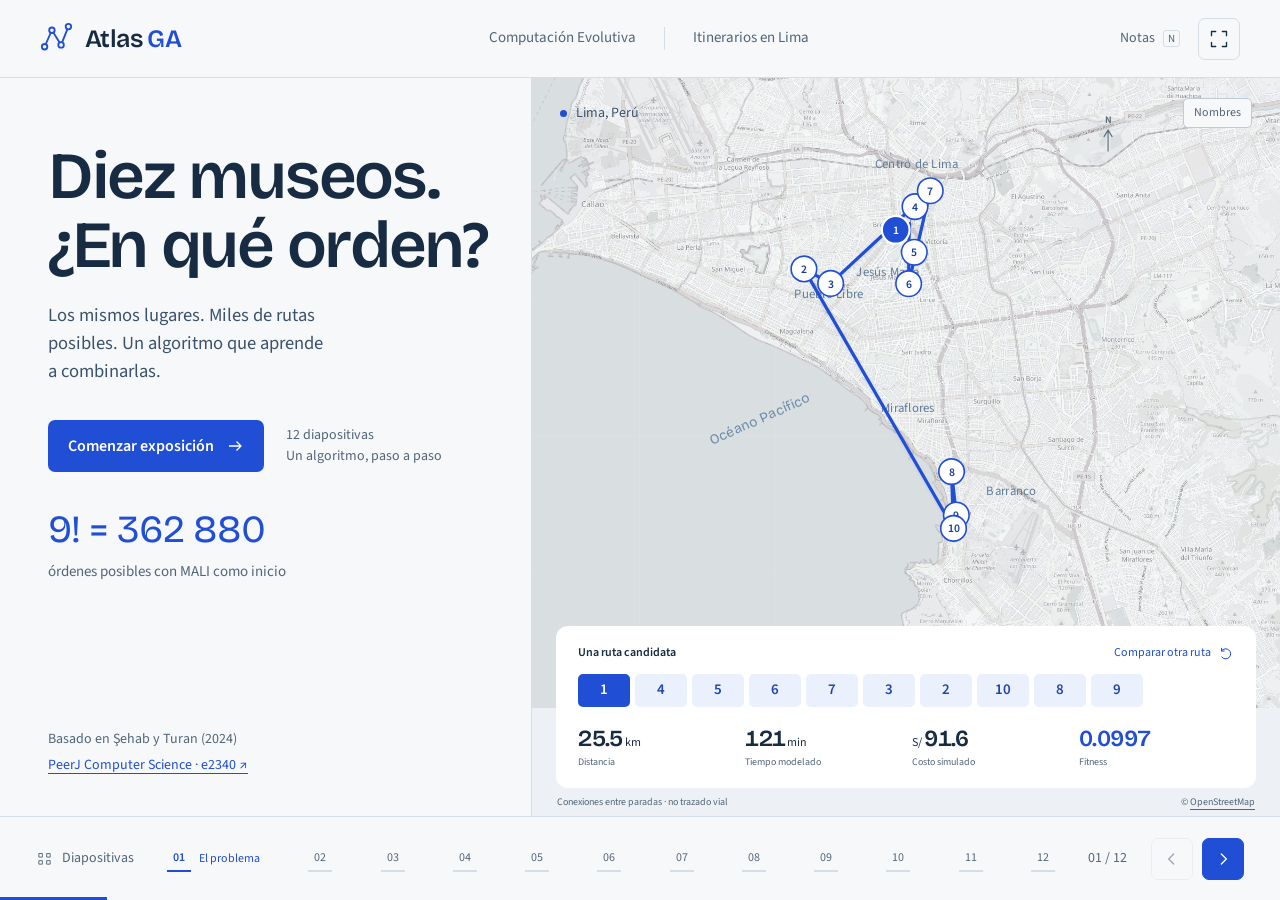
==== index.html @ d2f3ed52 "feat: add interactive Lima genetic algorithm presentation" ====
<!doctype html>
<html lang="es">
<head>
  <meta charset="utf-8">
  <meta name="viewport" content="width=device-width,initial-scale=1">
  <meta name="theme-color" content="#204ed5">
  <meta name="description" content="Una exposición visual del algoritmo genético de itinerarios: Python, COX, selección y mutación sobre diez museos de Lima.">
  <title>Atlas GA · Diez museos, una ruta</title>
  <link rel="icon" href="assets/favicon.svg" type="image/svg+xml">
  <link rel="stylesheet" href="assets/vendor/katex/katex.min.css">
  <link rel="stylesheet" href="src/presentation/styles.css">
  <script defer src="assets/vendor/katex/katex.min.js"></script>
  <script type="module" src="src/presentation/app.js"></script>
</head>
<body>
  <a class="skip-link" href="#slide-title">Saltar a la diapositiva</a>
  <header class="masthead">
    <a class="brand" href="#problema" aria-label="Atlas GA, ir al inicio"><svg viewBox="0 0 36 36" aria-hidden="true"><path d="M5 27 13 9l10 16 8-20"/><circle cx="5" cy="27" r="3"/><circle cx="13" cy="9" r="3"/><circle cx="23" cy="25" r="3"/><circle cx="31" cy="5" r="3"/></svg><span>Atlas <strong>GA</strong></span></a>
    <div class="presentation-name">Computación Evolutiva <span>Itinerarios en Lima</span></div>
    <div class="header-actions"><button id="notes-button" class="quiet" aria-expanded="false" aria-controls="notes">Notas <kbd>N</kbd></button><button id="fullscreen" class="icon-button" aria-label="Entrar en pantalla completa" title="Pantalla completa (F)"><svg viewBox="0 0 24 24" aria-hidden="true"><path d="M8 3H3v5m13-5h5v5M3 16v5h5m13-5v5h-5"/></svg></button></div>
  </header>
  <main id="presentation" class="presentation">
    <section class="lesson" aria-labelledby="slide-title">
      <div class="lesson-copy">
        <h1 id="slide-title" tabindex="-1">Diez museos.<br>¿En qué orden?</h1>
        <p id="slide-lead" class="lead">Los mismos lugares. Miles de rutas posibles. Un algoritmo que aprende a combinarlas.</p>
        <div id="lesson-detail"></div>
      </div>
      <div id="lesson-bottom"></div>
    </section>
    <section class="visual" aria-label="Demostración del itinerario">
      <div class="map-caption"><span><span class="live-dot"></span><span id="map-title">Lima, Perú</span></span><button id="map-labels" class="map-label-toggle" aria-pressed="false">Nombres</button></div>
      <div id="map" class="map-host"></div>
      <div id="map-tooltip" class="map-tooltip" hidden></div>
      <div id="stage" class="stage"></div>
      <div class="map-credit"><span>Conexiones entre paradas · no trazado vial</span><span>© <a href="https://www.openstreetmap.org/copyright" target="_blank" rel="noreferrer">OpenStreetMap</a></span></div>
    </section>
  </main>
  <footer class="deck-controls">
    <button id="contents-button" class="contents-button" aria-expanded="false" aria-controls="contents"><svg viewBox="0 0 24 24" aria-hidden="true"><path d="M4 5h5v5H4zm11 0h5v5h-5zM4 15h5v5H4zm11 0h5v5h-5z"/></svg><span>Diapositivas</span></button>
    <nav id="timeline" class="timeline" aria-label="Pasos del algoritmo"></nav>
    <div class="slide-position"><span id="slide-count">01 / 12</span><div class="arrow-controls"><button id="previous" class="icon-button" aria-label="Diapositiva anterior"><svg viewBox="0 0 24 24" aria-hidden="true"><path d="m14 6-6 6 6 6"/></svg></button><button id="next" class="icon-button next" aria-label="Diapositiva siguiente"><svg viewBox="0 0 24 24" aria-hidden="true"><path d="m10 6 6 6-6 6"/></svg></button></div></div>
    <div id="progress" class="deck-progress"></div>
  </footer>
  <aside id="notes" class="notes-panel" hidden aria-labelledby="notes-title"><div class="drawer-heading"><h2 id="notes-title">Notas del expositor</h2><button id="close-notes" class="icon-button" aria-label="Cerrar notas"><svg viewBox="0 0 24 24" aria-hidden="true"><path d="m6 6 12 12M6 18 18 6"/></svg></button></div><h3 id="notes-slide"></h3><div id="notes-copy"></div><p class="notes-hint">Flechas: diapositiva · N: notas · F: pantalla completa · Esc: cerrar</p></aside>
  <div id="contents" class="contents-panel" hidden><div class="drawer-heading"><h2>La exposición</h2><button id="close-contents" class="icon-button" aria-label="Cerrar índice"><svg viewBox="0 0 24 24" aria-hidden="true"><path d="m6 6 12 12M6 18 18 6"/></svg></button></div><nav id="contents-list" aria-label="Índice de diapositivas"></nav></div>
  <p id="announcement" class="sr-only" role="status" aria-live="polite"></p>
  <div id="load-error" class="load-error" hidden><h2>No se pudieron cargar los datos.</h2><p>Recarga la página para volver a intentarlo.</p><button onclick="location.reload()">Recargar</button></div>
</body>
</html>
---- src/presentation/styles.css ----
@import url('./type.css');
@import url('./layout.css');
@import url('../map/map.css');
@import url('./controls.css');
@import url('./stages.css');
@import url('./responsive.css');
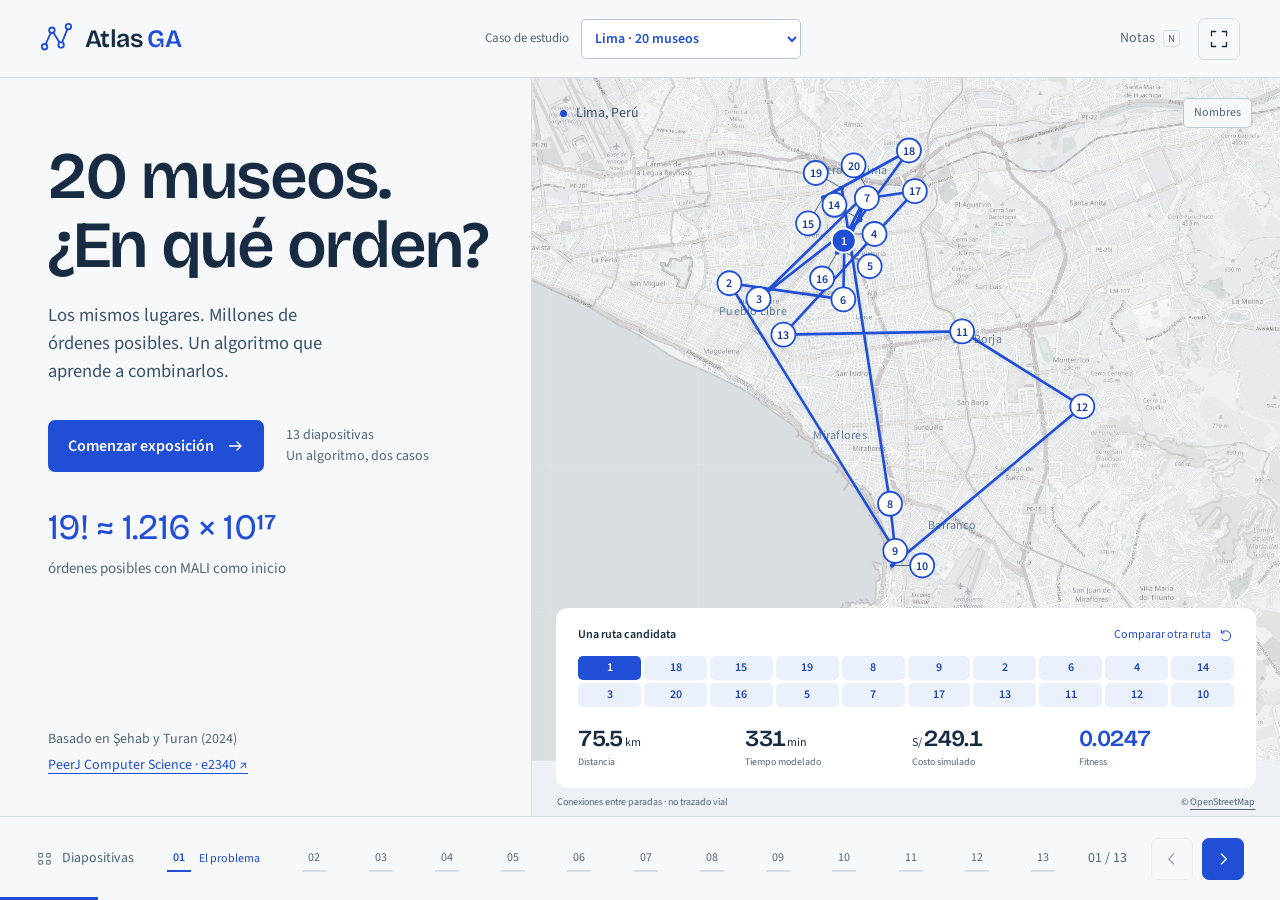
==== commit ec30323a: "feat: add twenty museum and original paper cases" ====
--- a/index.html
+++ b/index.html
@@ -4,8 +4,8 @@
   <meta charset="utf-8">
   <meta name="viewport" content="width=device-width,initial-scale=1">
   <meta name="theme-color" content="#204ed5">
-  <meta name="description" content="Una exposición visual del algoritmo genético de itinerarios: Python, COX, selección y mutación sobre diez museos de Lima.">
-  <title>Atlas GA · Diez museos, una ruta</title>
+  <meta name="description" content="Una exposición visual del algoritmo genético de itinerarios: Python, COX, selección y mutación sobre veinte museos de Lima y los datos originales de Estambul.">
+  <title>Atlas GA · Dos casos, un algoritmo</title>
   <link rel="icon" href="assets/favicon.svg" type="image/svg+xml">
   <link rel="stylesheet" href="assets/vendor/katex/katex.min.css">
   <link rel="stylesheet" href="src/presentation/styles.css">
@@ -16,13 +16,13 @@
   <a class="skip-link" href="#slide-title">Saltar a la diapositiva</a>
   <header class="masthead">
     <a class="brand" href="#problema" aria-label="Atlas GA, ir al inicio"><svg viewBox="0 0 36 36" aria-hidden="true"><path d="M5 27 13 9l10 16 8-20"/><circle cx="5" cy="27" r="3"/><circle cx="13" cy="9" r="3"/><circle cx="23" cy="25" r="3"/><circle cx="31" cy="5" r="3"/></svg><span>Atlas <strong>GA</strong></span></a>
-    <div class="presentation-name">Computación Evolutiva <span>Itinerarios en Lima</span></div>
+    <div class="case-picker"><label for="case-select">Caso de estudio</label><select id="case-select" aria-describedby="case-status"><option value="lima">Lima · 20 museos</option><option value="paper">Paper · Estambul (12)</option></select><span id="case-status" role="status"></span></div>
     <div class="header-actions"><button id="notes-button" class="quiet" aria-expanded="false" aria-controls="notes">Notas <kbd>N</kbd></button><button id="fullscreen" class="icon-button" aria-label="Entrar en pantalla completa" title="Pantalla completa (F)"><svg viewBox="0 0 24 24" aria-hidden="true"><path d="M8 3H3v5m13-5h5v5M3 16v5h5m13-5v5h-5"/></svg></button></div>
   </header>
   <main id="presentation" class="presentation">
     <section class="lesson" aria-labelledby="slide-title">
       <div class="lesson-copy">
-        <h1 id="slide-title" tabindex="-1">Diez museos.<br>¿En qué orden?</h1>
+        <h1 id="slide-title" tabindex="-1">20 museos.<br>¿En qué orden?</h1>
         <p id="slide-lead" class="lead">Los mismos lugares. Miles de rutas posibles. Un algoritmo que aprende a combinarlas.</p>
         <div id="lesson-detail"></div>
       </div>
@@ -39,7 +39,7 @@
   <footer class="deck-controls">
     <button id="contents-button" class="contents-button" aria-expanded="false" aria-controls="contents"><svg viewBox="0 0 24 24" aria-hidden="true"><path d="M4 5h5v5H4zm11 0h5v5h-5zM4 15h5v5H4zm11 0h5v5h-5z"/></svg><span>Diapositivas</span></button>
     <nav id="timeline" class="timeline" aria-label="Pasos del algoritmo"></nav>
-    <div class="slide-position"><span id="slide-count">01 / 12</span><div class="arrow-controls"><button id="previous" class="icon-button" aria-label="Diapositiva anterior"><svg viewBox="0 0 24 24" aria-hidden="true"><path d="m14 6-6 6 6 6"/></svg></button><button id="next" class="icon-button next" aria-label="Diapositiva siguiente"><svg viewBox="0 0 24 24" aria-hidden="true"><path d="m10 6 6 6-6 6"/></svg></button></div></div>
+    <div class="slide-position"><span id="slide-count">01 / 13</span><div class="arrow-controls"><button id="previous" class="icon-button" aria-label="Diapositiva anterior"><svg viewBox="0 0 24 24" aria-hidden="true"><path d="m14 6-6 6 6 6"/></svg></button><button id="next" class="icon-button next" aria-label="Diapositiva siguiente"><svg viewBox="0 0 24 24" aria-hidden="true"><path d="m10 6 6 6-6 6"/></svg></button></div></div>
     <div id="progress" class="deck-progress"></div>
   </footer>
   <aside id="notes" class="notes-panel" hidden aria-labelledby="notes-title"><div class="drawer-heading"><h2 id="notes-title">Notas del expositor</h2><button id="close-notes" class="icon-button" aria-label="Cerrar notas"><svg viewBox="0 0 24 24" aria-hidden="true"><path d="m6 6 12 12M6 18 18 6"/></svg></button></div><h3 id="notes-slide"></h3><div id="notes-copy"></div><p class="notes-hint">Flechas: diapositiva · N: notas · F: pantalla completa · Esc: cerrar</p></aside>
--- a/src/presentation/styles.css
+++ b/src/presentation/styles.css
@@ -4,3 +4,5 @@
 @import url('./controls.css');
 @import url('./stages.css');
 @import url('./responsive.css');
+
+@import url("./cases.css");
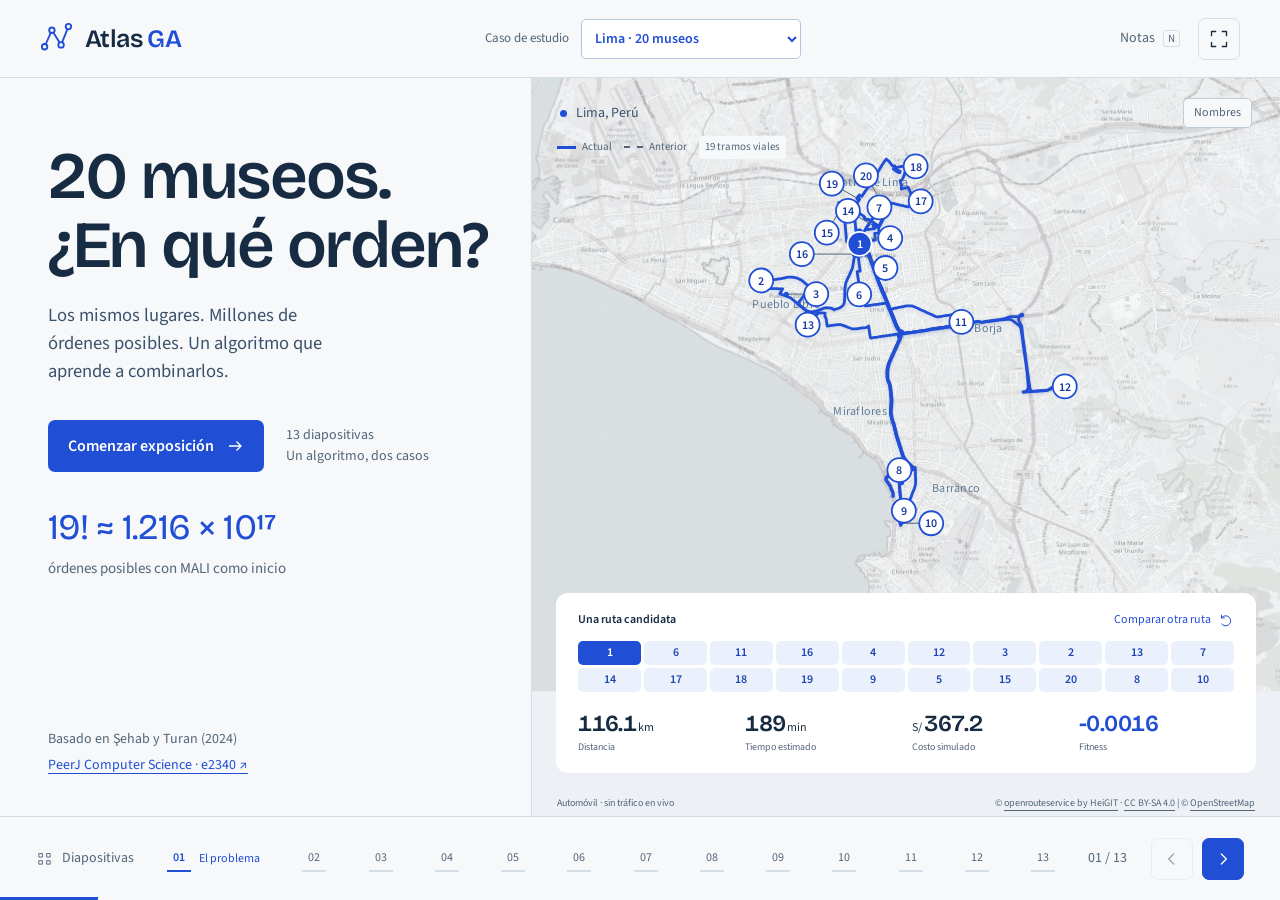
==== commit 8ea22603: "feat: add ORS road matrices and animated itineraries" ====
--- a/index.html
+++ b/index.html
@@ -30,10 +30,11 @@
     </section>
     <section class="visual" aria-label="Demostración del itinerario">
       <div class="map-caption"><span><span class="live-dot"></span><span id="map-title">Lima, Perú</span></span><button id="map-labels" class="map-label-toggle" aria-pressed="false">Nombres</button></div>
+      <div class="route-legend"><span><i class="legend-active"></i>Actual</span><span><i class="legend-before"></i>Anterior</span><span id="map-route-status"></span></div>
       <div id="map" class="map-host"></div>
       <div id="map-tooltip" class="map-tooltip" hidden></div>
       <div id="stage" class="stage"></div>
-      <div class="map-credit"><span>Conexiones entre paradas · no trazado vial</span><span>© <a href="https://www.openstreetmap.org/copyright" target="_blank" rel="noreferrer">OpenStreetMap</a></span></div>
+      <div class="map-credit"><span id="map-model">Automóvil · sin tráfico en vivo</span><span><span id="routing-credit">© <a href="https://openrouteservice.org/" target="_blank" rel="noreferrer">openrouteservice by HeiGIT</a> · <a href="https://creativecommons.org/licenses/by-sa/4.0/" target="_blank" rel="noreferrer">CC BY-SA 4.0</a> | </span>© <a href="https://www.openstreetmap.org/copyright" target="_blank" rel="noreferrer">OpenStreetMap</a></span></div>
     </section>
   </main>
   <footer class="deck-controls">
--- a/src/presentation/styles.css
+++ b/src/presentation/styles.css
@@ -6,3 +6,4 @@
 @import url('./responsive.css');
 
 @import url("./cases.css");
+@import url('./dataset.css');
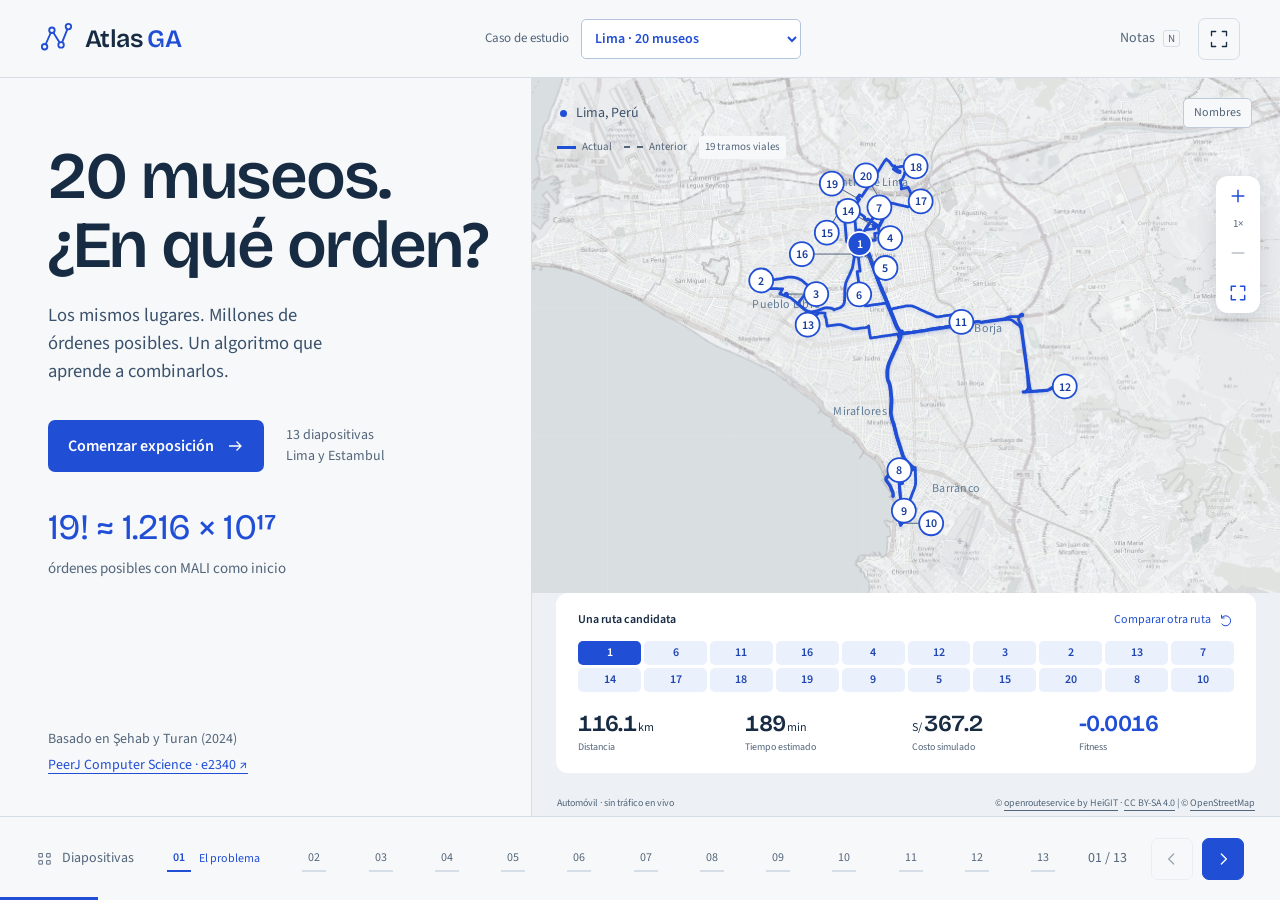
==== commit 30660be5: "feat: add museum popovers, map zoom and Istanbul ORS comparison" ====
--- a/index.html
+++ b/index.html
@@ -5,7 +5,7 @@
   <meta name="viewport" content="width=device-width,initial-scale=1">
   <meta name="theme-color" content="#204ed5">
   <meta name="description" content="Una exposición visual del algoritmo genético de itinerarios: Python, COX, selección y mutación sobre veinte museos de Lima y los datos originales de Estambul.">
-  <title>Atlas GA · Dos casos, un algoritmo</title>
+  <title>Atlas GA · Lima y Estambul</title>
   <link rel="icon" href="assets/favicon.svg" type="image/svg+xml">
   <link rel="stylesheet" href="assets/vendor/katex/katex.min.css">
   <link rel="stylesheet" href="src/presentation/styles.css">
@@ -16,7 +16,7 @@
   <a class="skip-link" href="#slide-title">Saltar a la diapositiva</a>
   <header class="masthead">
     <a class="brand" href="#problema" aria-label="Atlas GA, ir al inicio"><svg viewBox="0 0 36 36" aria-hidden="true"><path d="M5 27 13 9l10 16 8-20"/><circle cx="5" cy="27" r="3"/><circle cx="13" cy="9" r="3"/><circle cx="23" cy="25" r="3"/><circle cx="31" cy="5" r="3"/></svg><span>Atlas <strong>GA</strong></span></a>
-    <div class="case-picker"><label for="case-select">Caso de estudio</label><select id="case-select" aria-describedby="case-status"><option value="lima">Lima · 20 museos</option><option value="paper">Paper · Estambul (12)</option></select><span id="case-status" role="status"></span></div>
+    <div class="case-picker"><label for="case-select">Caso de estudio</label><select id="case-select" aria-describedby="case-status"><option value="lima">Lima · 20 museos</option><option value="paper">Paper · Estambul (12)</option><option value="istanbul">Estambul · ORS (12)</option></select><span id="case-status" role="status"></span></div>
     <div class="header-actions"><button id="notes-button" class="quiet" aria-expanded="false" aria-controls="notes">Notas <kbd>N</kbd></button><button id="fullscreen" class="icon-button" aria-label="Entrar en pantalla completa" title="Pantalla completa (F)"><svg viewBox="0 0 24 24" aria-hidden="true"><path d="M8 3H3v5m13-5h5v5M3 16v5h5m13-5v5h-5"/></svg></button></div>
   </header>
   <main id="presentation" class="presentation">
@@ -32,7 +32,6 @@
       <div class="map-caption"><span><span class="live-dot"></span><span id="map-title">Lima, Perú</span></span><button id="map-labels" class="map-label-toggle" aria-pressed="false">Nombres</button></div>
       <div class="route-legend"><span><i class="legend-active"></i>Actual</span><span><i class="legend-before"></i>Anterior</span><span id="map-route-status"></span></div>
       <div id="map" class="map-host"></div>
-      <div id="map-tooltip" class="map-tooltip" hidden></div>
       <div id="stage" class="stage"></div>
       <div class="map-credit"><span id="map-model">Automóvil · sin tráfico en vivo</span><span><span id="routing-credit">© <a href="https://openrouteservice.org/" target="_blank" rel="noreferrer">openrouteservice by HeiGIT</a> · <a href="https://creativecommons.org/licenses/by-sa/4.0/" target="_blank" rel="noreferrer">CC BY-SA 4.0</a> | </span>© <a href="https://www.openstreetmap.org/copyright" target="_blank" rel="noreferrer">OpenStreetMap</a></span></div>
     </section>
--- a/src/presentation/styles.css
+++ b/src/presentation/styles.css
@@ -1,9 +1,11 @@
 @import url('./type.css');
 @import url('./layout.css');
 @import url('../map/map.css');
+@import url('../map/exploration.css');
 @import url('./controls.css');
 @import url('./stages.css');
 @import url('./responsive.css');
 
 @import url("./cases.css");
 @import url('./dataset.css');
+@import url('./comparison.css');
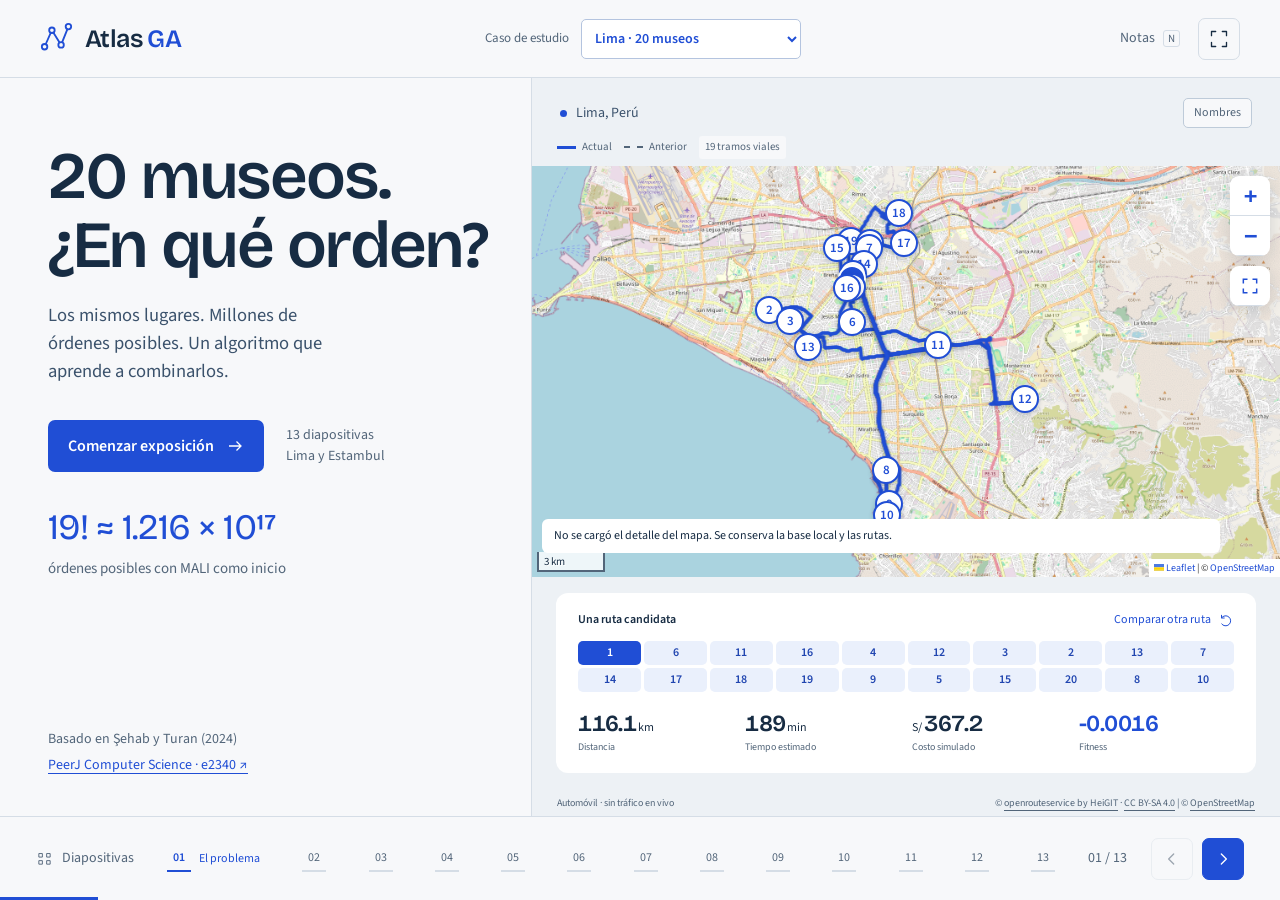
==== commit 7ec7accd: "feat: replace custom map with native Leaflet navigation" ====
--- a/index.html
+++ b/index.html
@@ -8,6 +8,7 @@
   <title>Atlas GA · Lima y Estambul</title>
   <link rel="icon" href="assets/favicon.svg" type="image/svg+xml">
   <link rel="stylesheet" href="assets/vendor/katex/katex.min.css">
+  <link rel="stylesheet" href="assets/vendor/leaflet/leaflet.css">
   <link rel="stylesheet" href="src/presentation/styles.css">
   <script defer src="assets/vendor/katex/katex.min.js"></script>
   <script type="module" src="src/presentation/app.js"></script>
--- a/assets/vendor/leaflet/leaflet.css
+++ b/assets/vendor/leaflet/leaflet.css
@@ -0,0 +1,661 @@
+/* required styles */
+
+.leaflet-pane,
+.leaflet-tile,
+.leaflet-marker-icon,
+.leaflet-marker-shadow,
+.leaflet-tile-container,
+.leaflet-pane > svg,
+.leaflet-pane > canvas,
+.leaflet-zoom-box,
+.leaflet-image-layer,
+.leaflet-layer {
+	position: absolute;
+	left: 0;
+	top: 0;
+	}
+.leaflet-container {
+	overflow: hidden;
+	}
+.leaflet-tile,
+.leaflet-marker-icon,
+.leaflet-marker-shadow {
+	-webkit-user-select: none;
+	   -moz-user-select: none;
+	        user-select: none;
+	  -webkit-user-drag: none;
+	}
+/* Prevents IE11 from highlighting tiles in blue */
+.leaflet-tile::selection {
+	background: transparent;
+}
+/* Safari renders non-retina tile on retina better with this, but Chrome is worse */
+.leaflet-safari .leaflet-tile {
+	image-rendering: -webkit-optimize-contrast;
+	}
+/* hack that prevents hw layers "stretching" when loading new tiles */
+.leaflet-safari .leaflet-tile-container {
+	width: 1600px;
+	height: 1600px;
+	-webkit-transform-origin: 0 0;
+	}
+.leaflet-marker-icon,
+.leaflet-marker-shadow {
+	display: block;
+	}
+/* .leaflet-container svg: reset svg max-width decleration shipped in Joomla! (joomla.org) 3.x */
+/* .leaflet-container img: map is broken in FF if you have max-width: 100% on tiles */
+.leaflet-container .leaflet-overlay-pane svg {
+	max-width: none !important;
+	max-height: none !important;
+	}
+.leaflet-container .leaflet-marker-pane img,
+.leaflet-container .leaflet-shadow-pane img,
+.leaflet-container .leaflet-tile-pane img,
+.leaflet-container img.leaflet-image-layer,
+.leaflet-container .leaflet-tile {
+	max-width: none !important;
+	max-height: none !important;
+	width: auto;
+	padding: 0;
+	}
+
+.leaflet-container img.leaflet-tile {
+	/* See: https://bugs.chromium.org/p/chromium/issues/detail?id=600120 */
+	mix-blend-mode: plus-lighter;
+}
+
+.leaflet-container.leaflet-touch-zoom {
+	-ms-touch-action: pan-x pan-y;
+	touch-action: pan-x pan-y;
+	}
+.leaflet-container.leaflet-touch-drag {
+	-ms-touch-action: pinch-zoom;
+	/* Fallback for FF which doesn't support pinch-zoom */
+	touch-action: none;
+	touch-action: pinch-zoom;
+}
+.leaflet-container.leaflet-touch-drag.leaflet-touch-zoom {
+	-ms-touch-action: none;
+	touch-action: none;
+}
+.leaflet-container {
+	-webkit-tap-highlight-color: transparent;
+}
+.leaflet-container a {
+	-webkit-tap-highlight-color: rgba(51, 181, 229, 0.4);
+}
+.leaflet-tile {
+	filter: inherit;
+	visibility: hidden;
+	}
+.leaflet-tile-loaded {
+	visibility: inherit;
+	}
+.leaflet-zoom-box {
+	width: 0;
+	height: 0;
+	-moz-box-sizing: border-box;
+	     box-sizing: border-box;
+	z-index: 800;
+	}
+/* workaround for https://bugzilla.mozilla.org/show_bug.cgi?id=888319 */
+.leaflet-overlay-pane svg {
+	-moz-user-select: none;
+	}
+
+.leaflet-pane         { z-index: 400; }
+
+.leaflet-tile-pane    { z-index: 200; }
+.leaflet-overlay-pane { z-index: 400; }
+.leaflet-shadow-pane  { z-index: 500; }
+.leaflet-marker-pane  { z-index: 600; }
+.leaflet-tooltip-pane   { z-index: 650; }
+.leaflet-popup-pane   { z-index: 700; }
+
+.leaflet-map-pane canvas { z-index: 100; }
+.leaflet-map-pane svg    { z-index: 200; }
+
+.leaflet-vml-shape {
+	width: 1px;
+	height: 1px;
+	}
+.lvml {
+	behavior: url(#default#VML);
+	display: inline-block;
+	position: absolute;
+	}
+
+
+/* control positioning */
+
+.leaflet-control {
+	position: relative;
+	z-index: 800;
+	pointer-events: visiblePainted; /* IE 9-10 doesn't have auto */
+	pointer-events: auto;
+	}
+.leaflet-top,
+.leaflet-bottom {
+	position: absolute;
+	z-index: 1000;
+	pointer-events: none;
+	}
+.leaflet-top {
+	top: 0;
+	}
+.leaflet-right {
+	right: 0;
+	}
+.leaflet-bottom {
+	bottom: 0;
+	}
+.leaflet-left {
+	left: 0;
+	}
+.leaflet-control {
+	float: left;
+	clear: both;
+	}
+.leaflet-right .leaflet-control {
+	float: right;
+	}
+.leaflet-top .leaflet-control {
+	margin-top: 10px;
+	}
+.leaflet-bottom .leaflet-control {
+	margin-bottom: 10px;
+	}
+.leaflet-left .leaflet-control {
+	margin-left: 10px;
+	}
+.leaflet-right .leaflet-control {
+	margin-right: 10px;
+	}
+
+
+/* zoom and fade animations */
+
+.leaflet-fade-anim .leaflet-popup {
+	opacity: 0;
+	-webkit-transition: opacity 0.2s linear;
+	   -moz-transition: opacity 0.2s linear;
+	        transition: opacity 0.2s linear;
+	}
+.leaflet-fade-anim .leaflet-map-pane .leaflet-popup {
+	opacity: 1;
+	}
+.leaflet-zoom-animated {
+	-webkit-transform-origin: 0 0;
+	    -ms-transform-origin: 0 0;
+	        transform-origin: 0 0;
+	}
+svg.leaflet-zoom-animated {
+	will-change: transform;
+}
+
+.leaflet-zoom-anim .leaflet-zoom-animated {
+	-webkit-transition: -webkit-transform 0.25s cubic-bezier(0,0,0.25,1);
+	   -moz-transition:    -moz-transform 0.25s cubic-bezier(0,0,0.25,1);
+	        transition:         transform 0.25s cubic-bezier(0,0,0.25,1);
+	}
+.leaflet-zoom-anim .leaflet-tile,
+.leaflet-pan-anim .leaflet-tile {
+	-webkit-transition: none;
+	   -moz-transition: none;
+	        transition: none;
+	}
+
+.leaflet-zoom-anim .leaflet-zoom-hide {
+	visibility: hidden;
+	}
+
+
+/* cursors */
+
+.leaflet-interactive {
+	cursor: pointer;
+	}
+.leaflet-grab {
+	cursor: -webkit-grab;
+	cursor:    -moz-grab;
+	cursor:         grab;
+	}
+.leaflet-crosshair,
+.leaflet-crosshair .leaflet-interactive {
+	cursor: crosshair;
+	}
+.leaflet-popup-pane,
+.leaflet-control {
+	cursor: auto;
+	}
+.leaflet-dragging .leaflet-grab,
+.leaflet-dragging .leaflet-grab .leaflet-interactive,
+.leaflet-dragging .leaflet-marker-draggable {
+	cursor: move;
+	cursor: -webkit-grabbing;
+	cursor:    -moz-grabbing;
+	cursor:         grabbing;
+	}
+
+/* marker & overlays interactivity */
+.leaflet-marker-icon,
+.leaflet-marker-shadow,
+.leaflet-image-layer,
+.leaflet-pane > svg path,
+.leaflet-tile-container {
+	pointer-events: none;
+	}
+
+.leaflet-marker-icon.leaflet-interactive,
+.leaflet-image-layer.leaflet-interactive,
+.leaflet-pane > svg path.leaflet-interactive,
+svg.leaflet-image-layer.leaflet-interactive path {
+	pointer-events: visiblePainted; /* IE 9-10 doesn't have auto */
+	pointer-events: auto;
+	}
+
+/* visual tweaks */
+
+.leaflet-container {
+	background: #ddd;
+	outline-offset: 1px;
+	}
+.leaflet-container a {
+	color: #0078A8;
+	}
+.leaflet-zoom-box {
+	border: 2px dotted #38f;
+	background: rgba(255,255,255,0.5);
+	}
+
+
+/* general typography */
+.leaflet-container {
+	font-family: "Helvetica Neue", Arial, Helvetica, sans-serif;
+	font-size: 12px;
+	font-size: 0.75rem;
+	line-height: 1.5;
+	}
+
+
+/* general toolbar styles */
+
+.leaflet-bar {
+	box-shadow: 0 1px 5px rgba(0,0,0,0.65);
+	border-radius: 4px;
+	}
+.leaflet-bar a {
+	background-color: #fff;
+	border-bottom: 1px solid #ccc;
+	width: 26px;
+	height: 26px;
+	line-height: 26px;
+	display: block;
+	text-align: center;
+	text-decoration: none;
+	color: black;
+	}
+.leaflet-bar a,
+.leaflet-control-layers-toggle {
+	background-position: 50% 50%;
+	background-repeat: no-repeat;
+	display: block;
+	}
+.leaflet-bar a:hover,
+.leaflet-bar a:focus {
+	background-color: #f4f4f4;
+	}
+.leaflet-bar a:first-child {
+	border-top-left-radius: 4px;
+	border-top-right-radius: 4px;
+	}
+.leaflet-bar a:last-child {
+	border-bottom-left-radius: 4px;
+	border-bottom-right-radius: 4px;
+	border-bottom: none;
+	}
+.leaflet-bar a.leaflet-disabled {
+	cursor: default;
+	background-color: #f4f4f4;
+	color: #bbb;
+	}
+
+.leaflet-touch .leaflet-bar a {
+	width: 30px;
+	height: 30px;
+	line-height: 30px;
+	}
+.leaflet-touch .leaflet-bar a:first-child {
+	border-top-left-radius: 2px;
+	border-top-right-radius: 2px;
+	}
+.leaflet-touch .leaflet-bar a:last-child {
+	border-bottom-left-radius: 2px;
+	border-bottom-right-radius: 2px;
+	}
+
+/* zoom control */
+
+.leaflet-control-zoom-in,
+.leaflet-control-zoom-out {
+	font: bold 18px 'Lucida Console', Monaco, monospace;
+	text-indent: 1px;
+	}
+
+.leaflet-touch .leaflet-control-zoom-in, .leaflet-touch .leaflet-control-zoom-out  {
+	font-size: 22px;
+	}
+
+
+/* layers control */
+
+.leaflet-control-layers {
+	box-shadow: 0 1px 5px rgba(0,0,0,0.4);
+	background: #fff;
+	border-radius: 5px;
+	}
+.leaflet-control-layers-toggle {
+	background-image: url(images/layers.png);
+	width: 36px;
+	height: 36px;
+	}
+.leaflet-retina .leaflet-control-layers-toggle {
+	background-image: url(images/layers-2x.png);
+	background-size: 26px 26px;
+	}
+.leaflet-touch .leaflet-control-layers-toggle {
+	width: 44px;
+	height: 44px;
+	}
+.leaflet-control-layers .leaflet-control-layers-list,
+.leaflet-control-layers-expanded .leaflet-control-layers-toggle {
+	display: none;
+	}
+.leaflet-control-layers-expanded .leaflet-control-layers-list {
+	display: block;
+	position: relative;
+	}
+.leaflet-control-layers-expanded {
+	padding: 6px 10px 6px 6px;
+	color: #333;
+	background: #fff;
+	}
+.leaflet-control-layers-scrollbar {
+	overflow-y: scroll;
+	overflow-x: hidden;
+	padding-right: 5px;
+	}
+.leaflet-control-layers-selector {
+	margin-top: 2px;
+	position: relative;
+	top: 1px;
+	}
+.leaflet-control-layers label {
+	display: block;
+	font-size: 13px;
+	font-size: 1.08333em;
+	}
+.leaflet-control-layers-separator {
+	height: 0;
+	border-top: 1px solid #ddd;
+	margin: 5px -10px 5px -6px;
+	}
+
+/* Default icon URLs */
+.leaflet-default-icon-path { /* used only in path-guessing heuristic, see L.Icon.Default */
+	background-image: url(images/marker-icon.png);
+	}
+
+
+/* attribution and scale controls */
+
+.leaflet-container .leaflet-control-attribution {
+	background: #fff;
+	background: rgba(255, 255, 255, 0.8);
+	margin: 0;
+	}
+.leaflet-control-attribution,
+.leaflet-control-scale-line {
+	padding: 0 5px;
+	color: #333;
+	line-height: 1.4;
+	}
+.leaflet-control-attribution a {
+	text-decoration: none;
+	}
+.leaflet-control-attribution a:hover,
+.leaflet-control-attribution a:focus {
+	text-decoration: underline;
+	}
+.leaflet-attribution-flag {
+	display: inline !important;
+	vertical-align: baseline !important;
+	width: 1em;
+	height: 0.6669em;
+	}
+.leaflet-left .leaflet-control-scale {
+	margin-left: 5px;
+	}
+.leaflet-bottom .leaflet-control-scale {
+	margin-bottom: 5px;
+	}
+.leaflet-control-scale-line {
+	border: 2px solid #777;
+	border-top: none;
+	line-height: 1.1;
+	padding: 2px 5px 1px;
+	white-space: nowrap;
+	-moz-box-sizing: border-box;
+	     box-sizing: border-box;
+	background: rgba(255, 255, 255, 0.8);
+	text-shadow: 1px 1px #fff;
+	}
+.leaflet-control-scale-line:not(:first-child) {
+	border-top: 2px solid #777;
+	border-bottom: none;
+	margin-top: -2px;
+	}
+.leaflet-control-scale-line:not(:first-child):not(:last-child) {
+	border-bottom: 2px solid #777;
+	}
+
+.leaflet-touch .leaflet-control-attribution,
+.leaflet-touch .leaflet-control-layers,
+.leaflet-touch .leaflet-bar {
+	box-shadow: none;
+	}
+.leaflet-touch .leaflet-control-layers,
+.leaflet-touch .leaflet-bar {
+	border: 2px solid rgba(0,0,0,0.2);
+	background-clip: padding-box;
+	}
+
+
+/* popup */
+
+.leaflet-popup {
+	position: absolute;
+	text-align: center;
+	margin-bottom: 20px;
+	}
+.leaflet-popup-content-wrapper {
+	padding: 1px;
+	text-align: left;
+	border-radius: 12px;
+	}
+.leaflet-popup-content {
+	margin: 13px 24px 13px 20px;
+	line-height: 1.3;
+	font-size: 13px;
+	font-size: 1.08333em;
+	min-height: 1px;
+	}
+.leaflet-popup-content p {
+	margin: 17px 0;
+	margin: 1.3em 0;
+	}
+.leaflet-popup-tip-container {
+	width: 40px;
+	height: 20px;
+	position: absolute;
+	left: 50%;
+	margin-top: -1px;
+	margin-left: -20px;
+	overflow: hidden;
+	pointer-events: none;
+	}
+.leaflet-popup-tip {
+	width: 17px;
+	height: 17px;
+	padding: 1px;
+
+	margin: -10px auto 0;
+	pointer-events: auto;
+
+	-webkit-transform: rotate(45deg);
+	   -moz-transform: rotate(45deg);
+	    -ms-transform: rotate(45deg);
+	        transform: rotate(45deg);
+	}
+.leaflet-popup-content-wrapper,
+.leaflet-popup-tip {
+	background: white;
+	color: #333;
+	box-shadow: 0 3px 14px rgba(0,0,0,0.4);
+	}
+.leaflet-container a.leaflet-popup-close-button {
+	position: absolute;
+	top: 0;
+	right: 0;
+	border: none;
+	text-align: center;
+	width: 24px;
+	height: 24px;
+	font: 16px/24px Tahoma, Verdana, sans-serif;
+	color: #757575;
+	text-decoration: none;
+	background: transparent;
+	}
+.leaflet-container a.leaflet-popup-close-button:hover,
+.leaflet-container a.leaflet-popup-close-button:focus {
+	color: #585858;
+	}
+.leaflet-popup-scrolled {
+	overflow: auto;
+	}
+
+.leaflet-oldie .leaflet-popup-content-wrapper {
+	-ms-zoom: 1;
+	}
+.leaflet-oldie .leaflet-popup-tip {
+	width: 24px;
+	margin: 0 auto;
+
+	-ms-filter: "progid:DXImageTransform.Microsoft.Matrix(M11=0.70710678, M12=0.70710678, M21=-0.70710678, M22=0.70710678)";
+	filter: progid:DXImageTransform.Microsoft.Matrix(M11=0.70710678, M12=0.70710678, M21=-0.70710678, M22=0.70710678);
+	}
+
+.leaflet-oldie .leaflet-control-zoom,
+.leaflet-oldie .leaflet-control-layers,
+.leaflet-oldie .leaflet-popup-content-wrapper,
+.leaflet-oldie .leaflet-popup-tip {
+	border: 1px solid #999;
+	}
+
+
+/* div icon */
+
+.leaflet-div-icon {
+	background: #fff;
+	border: 1px solid #666;
+	}
+
+
+/* Tooltip */
+/* Base styles for the element that has a tooltip */
+.leaflet-tooltip {
+	position: absolute;
+	padding: 6px;
+	background-color: #fff;
+	border: 1px solid #fff;
+	border-radius: 3px;
+	color: #222;
+	white-space: nowrap;
+	-webkit-user-select: none;
+	-moz-user-select: none;
+	-ms-user-select: none;
+	user-select: none;
+	pointer-events: none;
+	box-shadow: 0 1px 3px rgba(0,0,0,0.4);
+	}
+.leaflet-tooltip.leaflet-interactive {
+	cursor: pointer;
+	pointer-events: auto;
+	}
+.leaflet-tooltip-top:before,
+.leaflet-tooltip-bottom:before,
+.leaflet-tooltip-left:before,
+.leaflet-tooltip-right:before {
+	position: absolute;
+	pointer-events: none;
+	border: 6px solid transparent;
+	background: transparent;
+	content: "";
+	}
+
+/* Directions */
+
+.leaflet-tooltip-bottom {
+	margin-top: 6px;
+}
+.leaflet-tooltip-top {
+	margin-top: -6px;
+}
+.leaflet-tooltip-bottom:before,
+.leaflet-tooltip-top:before {
+	left: 50%;
+	margin-left: -6px;
+	}
+.leaflet-tooltip-top:before {
+	bottom: 0;
+	margin-bottom: -12px;
+	border-top-color: #fff;
+	}
+.leaflet-tooltip-bottom:before {
+	top: 0;
+	margin-top: -12px;
+	margin-left: -6px;
+	border-bottom-color: #fff;
+	}
+.leaflet-tooltip-left {
+	margin-left: -6px;
+}
+.leaflet-tooltip-right {
+	margin-left: 6px;
+}
+.leaflet-tooltip-left:before,
+.leaflet-tooltip-right:before {
+	top: 50%;
+	margin-top: -6px;
+	}
+.leaflet-tooltip-left:before {
+	right: 0;
+	margin-right: -12px;
+	border-left-color: #fff;
+	}
+.leaflet-tooltip-right:before {
+	left: 0;
+	margin-left: -12px;
+	border-right-color: #fff;
+	}
+
+/* Printing */
+
+@media print {
+	/* Prevent printers from removing background-images of controls. */
+	.leaflet-control {
+		-webkit-print-color-adjust: exact;
+		print-color-adjust: exact;
+		}
+	}
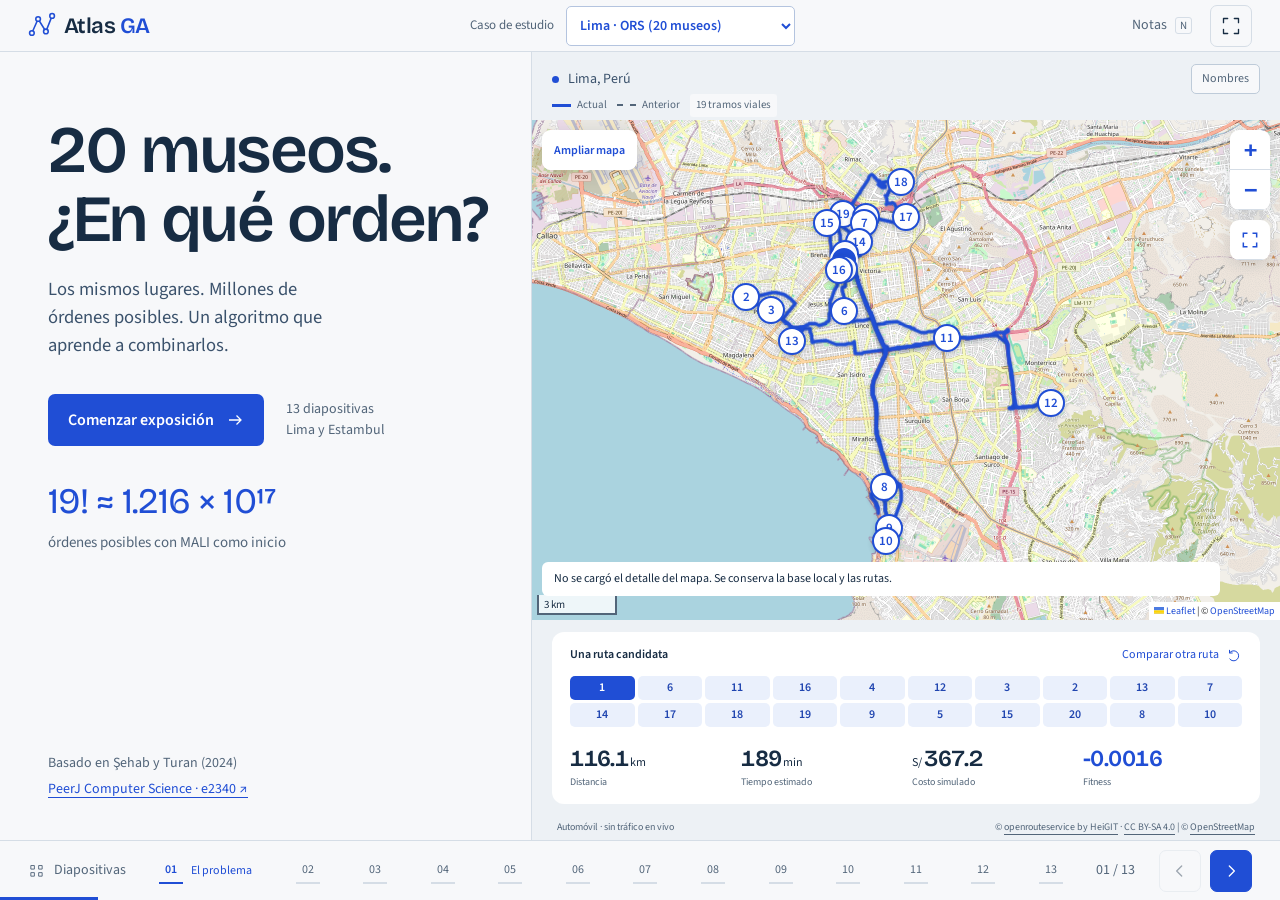
==== commit 7e23697b: "feat(presentation): enlarge map and add defense guide" ====
--- a/index.html
+++ b/index.html
@@ -17,7 +17,7 @@
   <a class="skip-link" href="#slide-title">Saltar a la diapositiva</a>
   <header class="masthead">
     <a class="brand" href="#problema" aria-label="Atlas GA, ir al inicio"><svg viewBox="0 0 36 36" aria-hidden="true"><path d="M5 27 13 9l10 16 8-20"/><circle cx="5" cy="27" r="3"/><circle cx="13" cy="9" r="3"/><circle cx="23" cy="25" r="3"/><circle cx="31" cy="5" r="3"/></svg><span>Atlas <strong>GA</strong></span></a>
-    <div class="case-picker"><label for="case-select">Caso de estudio</label><select id="case-select" aria-describedby="case-status"><option value="lima">Lima · 20 museos</option><option value="paper">Paper · Estambul (12)</option><option value="istanbul">Estambul · ORS (12)</option></select><span id="case-status" role="status"></span></div>
+    <div class="case-picker"><label for="case-select">Caso de estudio</label><select id="case-select" aria-describedby="case-status"><option value="lima">Lima · ORS (20 museos)</option><option value="paper">Estambul · datos del paper (12)</option><option value="istanbul">Estambul · ORS (12)</option></select><span id="case-status" role="status"></span></div>
     <div class="header-actions"><button id="notes-button" class="quiet" aria-expanded="false" aria-controls="notes">Notas <kbd>N</kbd></button><button id="fullscreen" class="icon-button" aria-label="Entrar en pantalla completa" title="Pantalla completa (F)"><svg viewBox="0 0 24 24" aria-hidden="true"><path d="M8 3H3v5m13-5h5v5M3 16v5h5m13-5v5h-5"/></svg></button></div>
   </header>
   <main id="presentation" class="presentation">
@@ -33,7 +33,7 @@
       <div class="map-caption"><span><span class="live-dot"></span><span id="map-title">Lima, Perú</span></span><button id="map-labels" class="map-label-toggle" aria-pressed="false">Nombres</button></div>
       <div class="route-legend"><span><i class="legend-active"></i>Actual</span><span><i class="legend-before"></i>Anterior</span><span id="map-route-status"></span></div>
       <div id="map" class="map-host"></div>
-      <div id="stage" class="stage"></div>
+      <div id="stage" class="stage" tabindex="0" role="region" aria-label="Controles del paso; desplazarse para ver todo el contenido"></div>
       <div class="map-credit"><span id="map-model">Automóvil · sin tráfico en vivo</span><span><span id="routing-credit">© <a href="https://openrouteservice.org/" target="_blank" rel="noreferrer">openrouteservice by HeiGIT</a> · <a href="https://creativecommons.org/licenses/by-sa/4.0/" target="_blank" rel="noreferrer">CC BY-SA 4.0</a> | </span>© <a href="https://www.openstreetmap.org/copyright" target="_blank" rel="noreferrer">OpenStreetMap</a></span></div>
     </section>
   </main>
@@ -43,7 +43,7 @@
     <div class="slide-position"><span id="slide-count">01 / 13</span><div class="arrow-controls"><button id="previous" class="icon-button" aria-label="Diapositiva anterior"><svg viewBox="0 0 24 24" aria-hidden="true"><path d="m14 6-6 6 6 6"/></svg></button><button id="next" class="icon-button next" aria-label="Diapositiva siguiente"><svg viewBox="0 0 24 24" aria-hidden="true"><path d="m10 6 6 6-6 6"/></svg></button></div></div>
     <div id="progress" class="deck-progress"></div>
   </footer>
-  <aside id="notes" class="notes-panel" hidden aria-labelledby="notes-title"><div class="drawer-heading"><h2 id="notes-title">Notas del expositor</h2><button id="close-notes" class="icon-button" aria-label="Cerrar notas"><svg viewBox="0 0 24 24" aria-hidden="true"><path d="m6 6 12 12M6 18 18 6"/></svg></button></div><h3 id="notes-slide"></h3><div id="notes-copy"></div><p class="notes-hint">Flechas: diapositiva · N: notas · F: pantalla completa · Esc: cerrar</p></aside>
+  <aside id="notes" class="notes-panel" hidden aria-labelledby="notes-title"><div class="drawer-heading"><h2 id="notes-title">Notas del expositor</h2><button id="close-notes" class="icon-button" aria-label="Cerrar notas"><svg viewBox="0 0 24 24" aria-hidden="true"><path d="m6 6 12 12M6 18 18 6"/></svg></button></div><h3 id="notes-slide"></h3><div id="notes-copy"></div><p class="notes-hint"><a href="guion.html" target="_blank" rel="noreferrer">Abrir guion y preguntas de la exposición</a><br>Flechas: diapositiva · N: notas · F: pantalla completa · Esc: cerrar</p></aside>
   <div id="contents" class="contents-panel" hidden><div class="drawer-heading"><h2>La exposición</h2><button id="close-contents" class="icon-button" aria-label="Cerrar índice"><svg viewBox="0 0 24 24" aria-hidden="true"><path d="m6 6 12 12M6 18 18 6"/></svg></button></div><nav id="contents-list" aria-label="Índice de diapositivas"></nav></div>
   <p id="announcement" class="sr-only" role="status" aria-live="polite"></p>
   <div id="load-error" class="load-error" hidden><h2>No se pudieron cargar los datos.</h2><p>Recarga la página para volver a intentarlo.</p><button onclick="location.reload()">Recargar</button></div>
--- a/src/presentation/styles.css
+++ b/src/presentation/styles.css
@@ -9,3 +9,5 @@
 @import url("./cases.css");
 @import url('./dataset.css');
 @import url('./comparison.css');
+@import url('../map/expansion.css');
+@import url('./viewport.css');
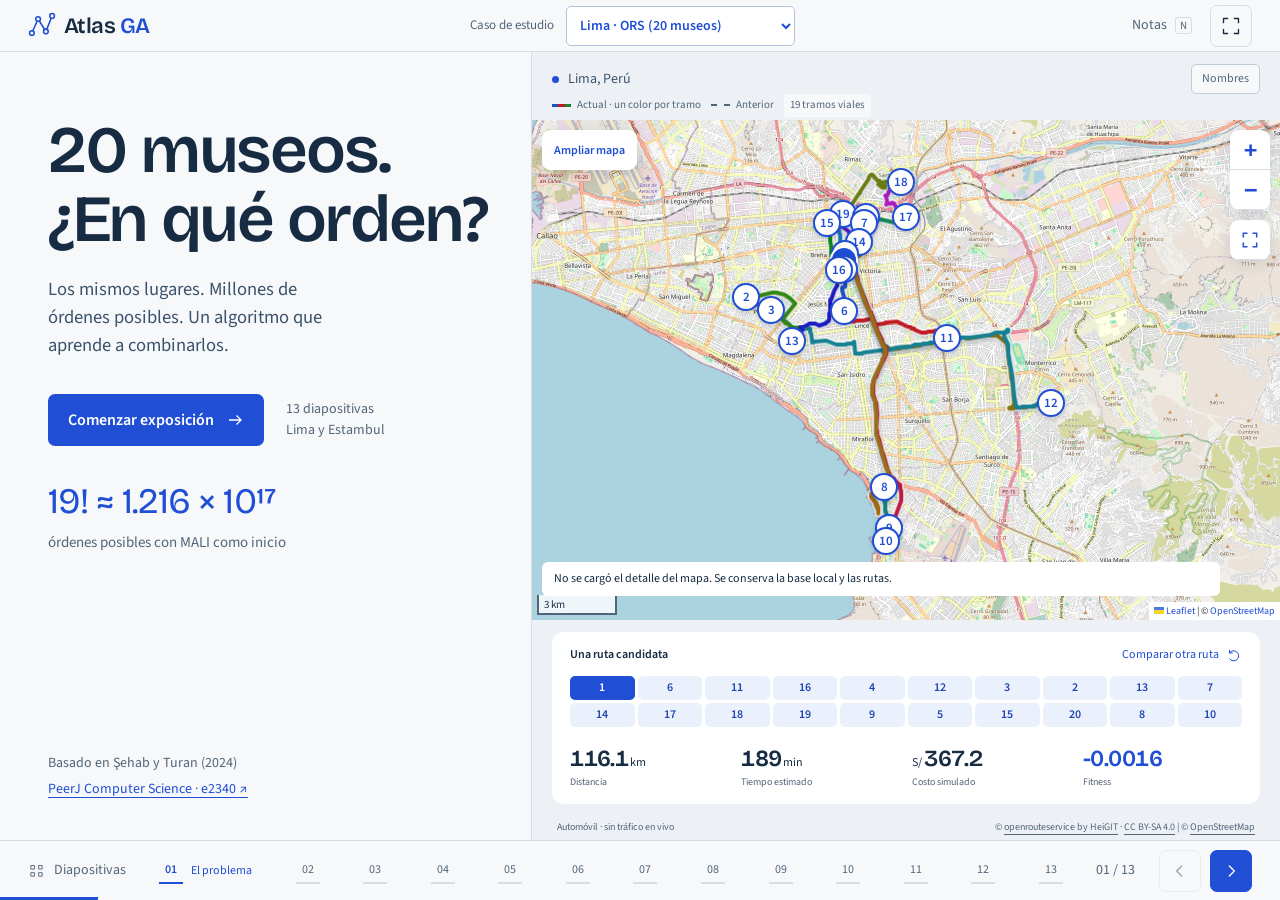
==== commit 5f685be8: "feat(presentation): color route legs and split math guide for three" ====
--- a/index.html
+++ b/index.html
@@ -31,7 +31,7 @@
     </section>
     <section class="visual" aria-label="Demostración del itinerario">
       <div class="map-caption"><span><span class="live-dot"></span><span id="map-title">Lima, Perú</span></span><button id="map-labels" class="map-label-toggle" aria-pressed="false">Nombres</button></div>
-      <div class="route-legend"><span><i class="legend-active"></i>Actual</span><span><i class="legend-before"></i>Anterior</span><span id="map-route-status"></span></div>
+      <div class="route-legend"><span><i class="legend-active"></i>Actual · un color por tramo</span><span><i class="legend-before"></i>Anterior</span><span id="map-route-status"></span></div>
       <div id="map" class="map-host"></div>
       <div id="stage" class="stage" tabindex="0" role="region" aria-label="Controles del paso; desplazarse para ver todo el contenido"></div>
       <div class="map-credit"><span id="map-model">Automóvil · sin tráfico en vivo</span><span><span id="routing-credit">© <a href="https://openrouteservice.org/" target="_blank" rel="noreferrer">openrouteservice by HeiGIT</a> · <a href="https://creativecommons.org/licenses/by-sa/4.0/" target="_blank" rel="noreferrer">CC BY-SA 4.0</a> | </span>© <a href="https://www.openstreetmap.org/copyright" target="_blank" rel="noreferrer">OpenStreetMap</a></span></div>
